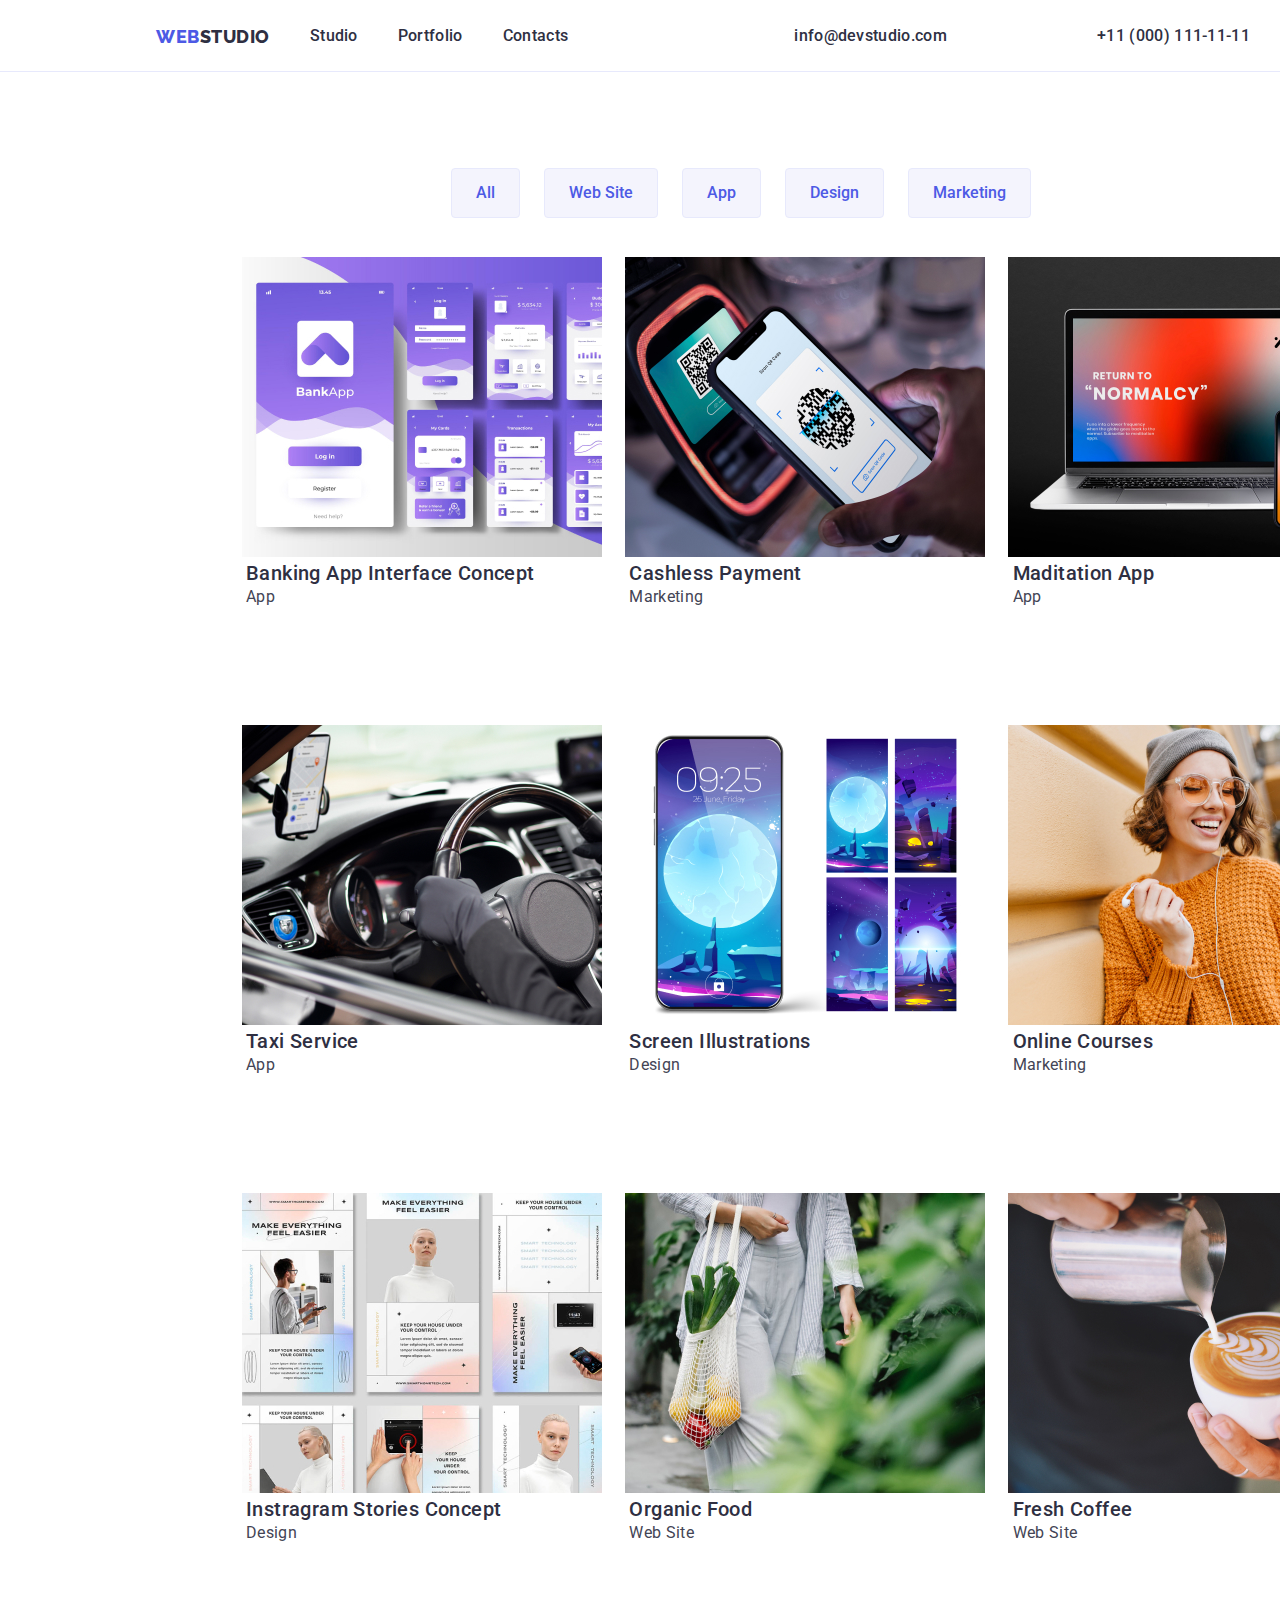
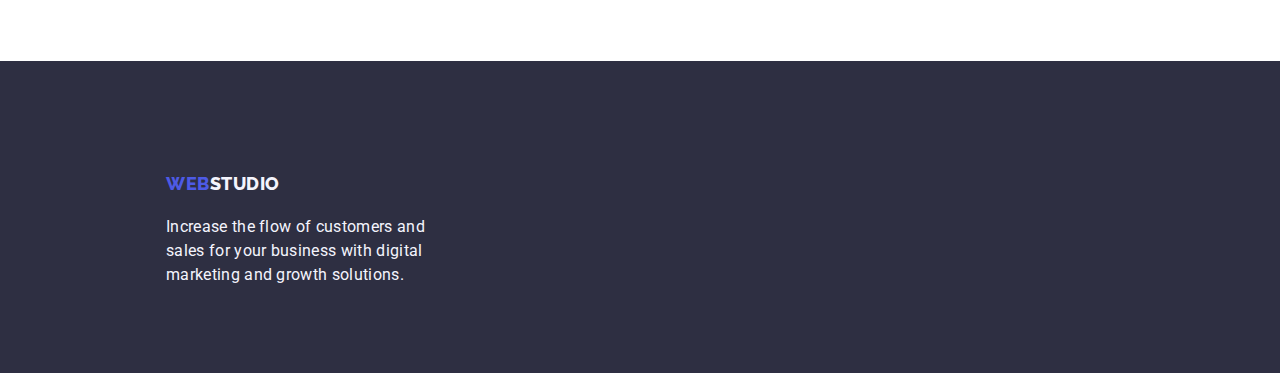
==== portfolio.html @ f6ae1637 "updates" ====
<!DOCTYPE html>
<html lang="en">
  <head>
    <meta name="viewport" content="width=device-width, initial-scale=1">
    <title>WEBSTUDIO</title>
    <link rel="stylesheet" href="./portfolio.css">
    <link rel="preconnect" href="https://fonts.googleapis.com">
    <link rel="preconnect" href="https://fonts.gstatic.com" crossorigin>
    <link href="https://fonts.googleapis.com/css2?family=Raleway:wght@800&family=Roboto:wght@400;500;700&display=swap" rel="stylesheet">
    <link rel="stylesheet" href="https://cdnjs.cloudflare.com/ajax/libs/modern-normalize/2.0.0/modern-normalize.min.css" integrity="sha512-4xo8blKMVCiXpTaLzQSLSw3KFOVPWhm/TRtuPVc4WG6kUgjH6J03IBuG7JZPkcWMxJ5huwaBpOpnwYElP/m6wg==" crossorigin="anonymous" referrerpolicy="no-referrer">

  </head>
  <body data-loom-blur-type-mv3="NONE">
    <header class="header-menu">
      <nav class="header-menu-container">
    
        <a href="./index.html" class="nav-menu-logo">
        <span class="iris">web</span>studio
        </a>
        <ul class="nav-list-container">
          <li class="nav-list-item">
            <a class="nav-list-link" href="./index.html">Studio</a>
          </li>
          <li class="nav-list-item">
            <a class="nav-list-link" href="./portfolio.html">Portfolio</a>
          </li>
          <li class="nav-list-item">
            <a class="nav-list-link" href="./index.html">Contacts</a>
          </li>
        </ul>
          <ul class="address-list">
          <li class="address-list-mail">
          <a class="address-item-link" href="mailto:info@devstudio.com">info@devstudio.com</a>
          </li>
          <li class="address-list-cta">
          <a class="address-item-link" href="tel:110001111111">+11 (000) 111-11-11</a>
          </li>
        </ul>
    </nav>
    </header>
     <main class="main">
     <section class="hero-container">
      <h2 hidden class="hero-tab">Features</h2>
    
      <ul class="portfolio-list">
          <li class="portfolio-list-item">
          <div class="portfolio-list-button">
            <button class="portfolio-item-button-type" type="button">all</button>
            <button class="portfolio-item-button-type" type="button">web site</button>
            <button class="portfolio-item-button-type" type="button">app</button>
            <button class="portfolio-item-button-type" type="button">design</button>
            <button class="portfolio-item-button-type" type="button">marketing</button>
          </div>
 
          </li>
      </ul>
      </section>
      <section class="functions">
     
        <h2 hidden class="functions-title">Features</h2>
        <div class="functions-container">
          <ul class="functions-list">
            <li class="activity">
              <img src="images/banking.jpg" alt="banking" width="360">
              <h3 class="activity-list">Banking App Interface Concept</h3>
              <p class="activity-item">App</p>
            </li>
            <li class="activity">
              <img src="images/cashless.jpg" alt="cashless" width="360">
              <h3 class="activity-list">Cashless Payment</h3>
              <p class="activity-item">Marketing
            </li>
            <li class="activity">
              <img src="images/medi.jpg" alt="medi" width="360">
              <h3 class="activity-list">Maditation App</h3>
              <p class="activity-item">App</p>  
            <li class="activity">
              <img src="images/taxi.jpg" alt="taxi" width="360">
              <h3 class="activity-list">Taxi Service</h3>
              <p class="activity-item">App</p>  
            </li> 
            <li class="activity">
              <img src="images/screen.jpg" alt="screen" width="360">
              <h3 class="activity-list">Screen Illustrations</h3>
              <p class="activity-item">Design</p>  
            </li> 
            <li class="activity">
              <img src="images/online.jpg" alt="online" width="360">
              <h3 class="activity-list">Online Courses</h3>
              <p class="activity-item">Marketing</p>
            </li> 
            <li class="activity">
              <img src="images/insta.jpg" alt="insta" width="360">
              <h3 class="activity-list">Instragram Stories Concept</h3>
              <p class="activity-item">Design</p>  
            </li>  
            <li class="activity">
              <img src="images/organic.jpg" alt="organic" width="360">
              <h3 class="activity-list">Organic Food</h3>
              <p class="activity-item">Web Site</p> 
            </li>           
            <li class="activity">
              <img src="images/freshcoffee.jpg" alt="fresh" width="360">
              <h3 class="activity-list">Fresh Coffee</h3>
              <p class="activity-item">Web Site</p>  
            </li>  
         </ul>
        </div>
      </section>
     </main>
     <footer class="footer-web-container">
      <a href="./index.html" class="webstudio-logo">
        <div class="webstudio-logo-theme">
        <span class="iris">WEB</span>STUDIO
        </div>
      </a>
      <p class="webstudio-footer-caption">Increase the flow of customers and <br>sales for your business with digital<br> marketing and growth solutions.
      </p> 
    
    </footer>
  </body>
</html>
---- portfolio.css ----
* {
  margin: 0;
  padding: 0;
  box-sizing: border-box;
}
body {
  font-family: 'Roboto', sans-serif;
}
ul { 
  list-style: none;
}

li { 
  list-style: none;
}

a {
  text-decoration: none;  
  color: var(--navyblue);
  font-size: 16px;
  font-weight: 500;
  line-height: 24px; /* 150% */
  letter-spacing: 0.32px;
}
.address {
  font-style: normal;
}
:root {
--iris: #4D5AE5;
--ocean: #404BBF;
--navyblue: #2E2F42;
--green: #31D0AA;
--slate: #434455;
--lightslate: #8E8F99;
--cornflower: #E7E9FC;
--cloud: #F4F4FD;
--navybluemodal: #2E2F42;
--grey: #2E2F42;
--white: #FFFFFF;
--dairy: #FCFCFC;
}



.header {
  letter-spacing: .54px;
  font-weight: 800;
  line-height: 21px;
  font-size: 18px;
  color: var(--iris);
  background-color: var(--white);
  border-bottom: 1px solid var(--cornflower);
  height: 72px;
}
.header-menu-container {
  width: 1440px;
  height: 72px;
  color: var(--cornflower);
  border-bottom: 1px solid var(--cornflower);
  background: var(--white);
  display: flex;
  }
.nav-menu-logo {
  color: var(--navybluemodal);
  font-size: 18px;
  font-weight: 800;
  text-transform: uppercase;
  line-height: 21px;
  letter-spacing: 0.54px;
  font-family: 'Raleway';
  margin-top: 25.5px;
  
}
.iris {
  font-family: 'Raleway';
  font-size: 18px;
  font-weight: 800;
  line-height: 21px; 
  letter-spacing: 0.54px;
  text-transform: uppercase;
  color: var(--iris);
  width: 44px;
  margin-left: 156px;
}
.nav-list-container,
.address-list {
 flex-direction: row;
 display: inline-block;
 margin-right: 76px;
 display: flex;
}
.nav-list-link:hover,
.address-item-link:hover {
  color: var(--ocean) 
} 
.nav-list-link {
  color: var(--navybluemodal);
  font-size: 16px;
  line-height: 24px;
  margin-left: 40px;
}
.address-item-link {
  margin-left: 150px;
}
.nav-list-item,
.address-list-mail,
.address-list-cta {
  color: var(--navy-blue);
  font-size: 16px;
  font-style: normal;
  font-weight: 500;
  line-height: 24px; /* 150% */
  letter-spacing: 0.32px;
  margin-top: 24px; 
}
.portfolio-list-button{
  display: flex;
  margin-left: 427px;
}
.portfolio-item-button-type {
  text-transform: capitalize; 
  border-radius: 4px;
  background-color: var(--cloud);
  color: var(--iris);
  font-size: 16px;
  font-style: normal;
  font-weight: 500;
  line-height: 24px;
  padding: 12px 24px;
  border: 1px solid var(--cornflower);
  font-family: inherit;
  outline: none;
  cursor: pointer;
  margin-top: 96px;
  margin-left: 24px;
 
   
}
.button {
  font-family: inherit;
  border: unset;
  outline: none;
  cursor: pointer;
  display: inline;
  box-sizing: border-box;
  text-indent: 0;
  text-shadow: 0;
  text-align: center;
}
.portfolio-item-button-type:hover {
  color: var(--white);
  border-color: var(--ocean);
  background: var(--ocean);
  box-shadow: 0px 2px 2px 0px rgba(0, 0, 0, 0.12), 0px 2px 1px 0px rgba(0, 0, 0, 0.08), 0px 3px 1px 0px rgba(0, 0, 0, 0.10);
}

.functions-container {
 background: var(--white);
  height: 1404px;
  width: 1440px;
  display: flex;
  margin-top: 39px;
 }

 .functions-list {
  display: flex;
  margin-left: 230px;
  flex-wrap: wrap;
 }
.activity {
  text-align: center;
  width: calc( (100% - 60px) /3);
  



  
}
.activity-list {
  color: var(--navyblue);
  text-align: left;
  font-size: 20px;
 
  font-weight: 500;
  line-height: 24px; /* 120% */
  letter-spacing: 0.4px;
  margin-left: 16px;
  background: var(--white);
}
.activity-item {
  color: var(--slate);
  text-align: left;
  font-size: 16px;

  font-weight: 400;
  line-height: 24px; /* 150% */
  letter-spacing: 0.32px;
  background: var(--white);
  margin-left: 16px;
  

}
.footer-web-container {
  background-color: var(--navyblue);
  color: var(--white);
  padding: 10px;
  width: 1440px;
  height: 312px;
  }
  .webstudio-logo {
    color: var(--cloud);
    font-family: 'Raleway';
    font-size: 18px;
    font-style: normal;
    font-weight: 800;
    line-height: 21px; /* 116.667% */
    letter-spacing: 0.54px;
    text-transform: uppercase;
    margin-right: 156px;
    margin-top: 140px;
  }
  .webstudio-logo-theme {
    margin-top: 101.5px;
  }
  .webstudio-footer-caption {
    color: var(--cloud);
    font-size: 16px;
    font-style: normal;
    font-weight: 400;
    line-height: 24px; /* 150% */
    letter-spacing: 0.32px;
    margin-left: 156px;
    }
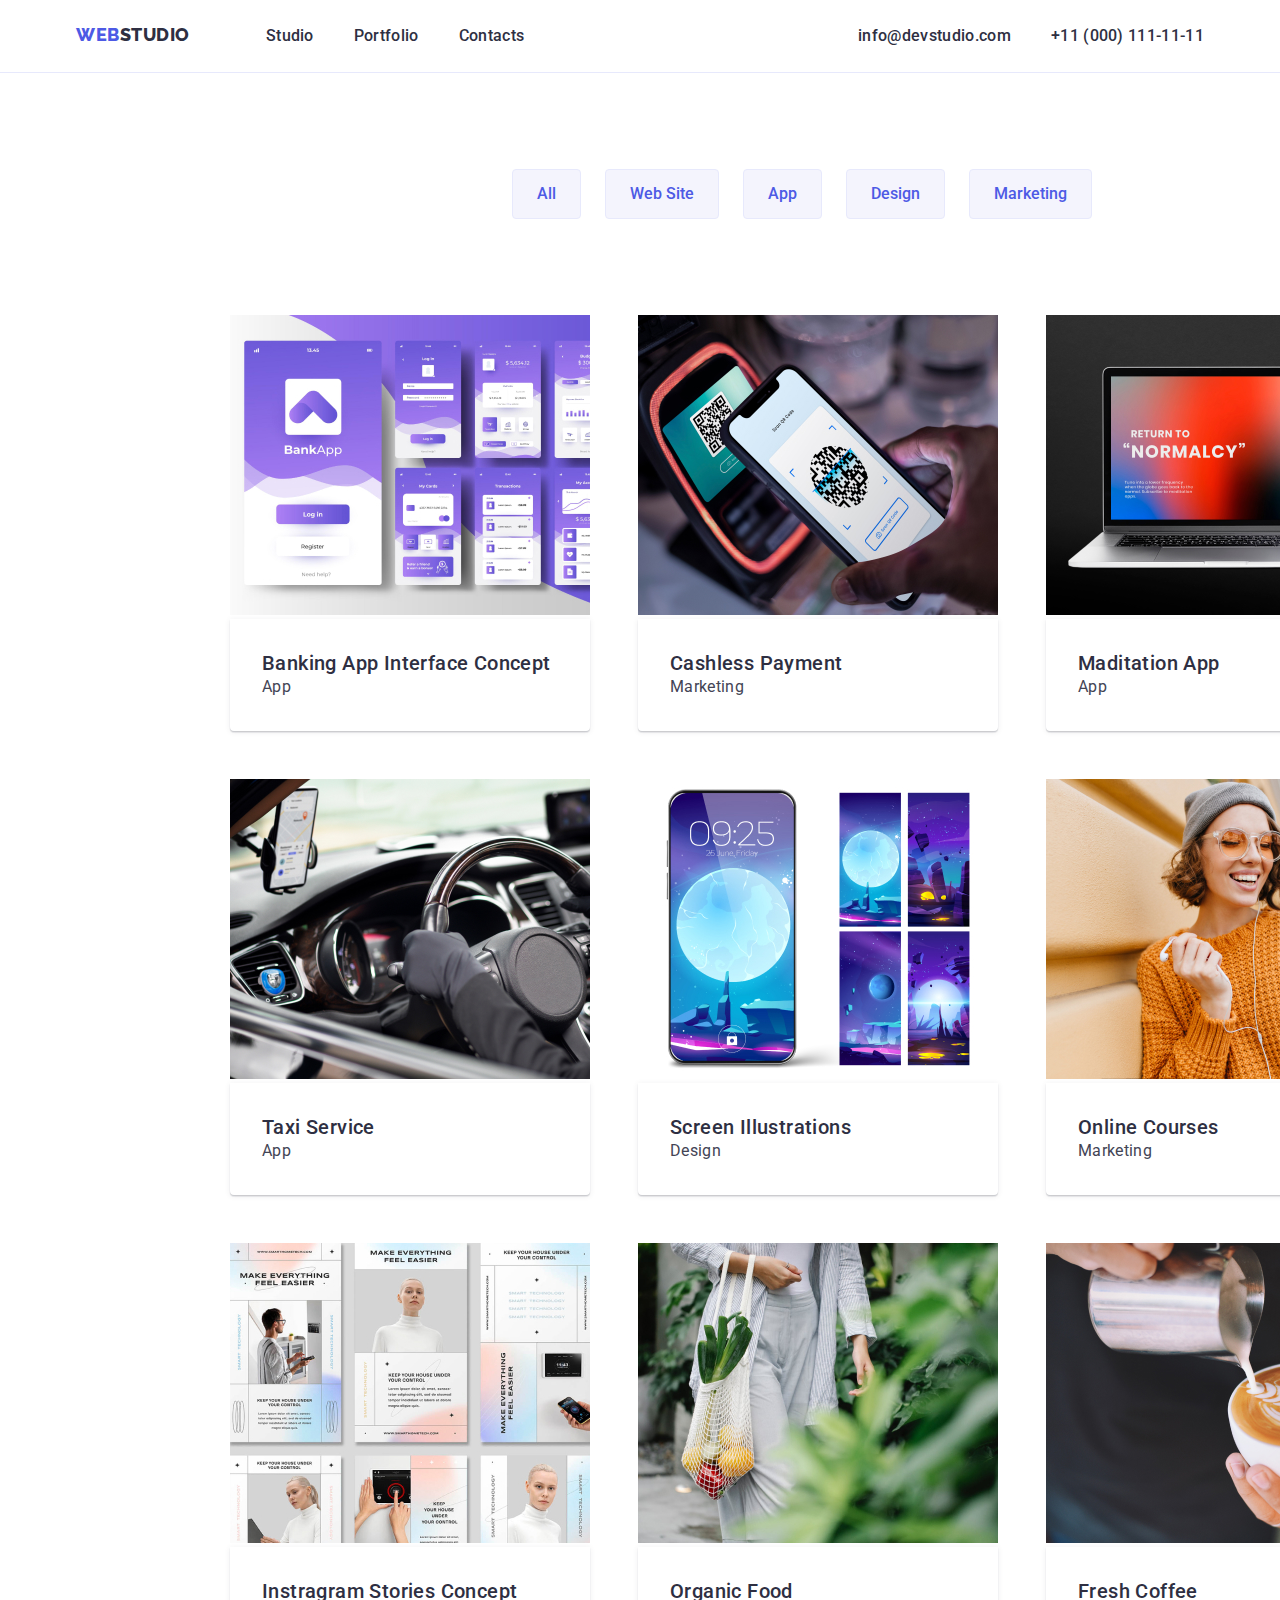
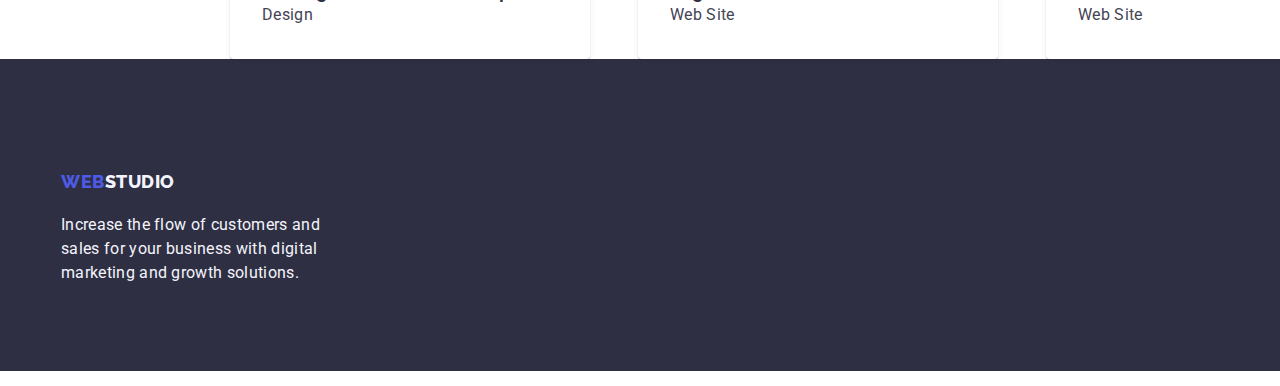
==== commit 474f4804: "updated" ====
--- a/portfolio.html
+++ b/portfolio.html
@@ -1,3 +1,4 @@
+
 <!DOCTYPE html>
 <html lang="en">
   <head>
@@ -8,115 +9,135 @@
     <link rel="preconnect" href="https://fonts.gstatic.com" crossorigin>
     <link href="https://fonts.googleapis.com/css2?family=Raleway:wght@800&family=Roboto:wght@400;500;700&display=swap" rel="stylesheet">
     <link rel="stylesheet" href="https://cdnjs.cloudflare.com/ajax/libs/modern-normalize/2.0.0/modern-normalize.min.css" integrity="sha512-4xo8blKMVCiXpTaLzQSLSw3KFOVPWhm/TRtuPVc4WG6kUgjH6J03IBuG7JZPkcWMxJ5huwaBpOpnwYElP/m6wg==" crossorigin="anonymous" referrerpolicy="no-referrer">
-
   </head>
   <body data-loom-blur-type-mv3="NONE">
-    <header class="header-menu">
-      <nav class="header-menu-container">
-    
-        <a href="./index.html" class="nav-menu-logo">
-        <span class="iris">web</span>studio
-        </a>
-        <ul class="nav-list-container">
-          <li class="nav-list-item">
-            <a class="nav-list-link" href="./index.html">Studio</a>
-          </li>
-          <li class="nav-list-item">
-            <a class="nav-list-link" href="./portfolio.html">Portfolio</a>
-          </li>
-          <li class="nav-list-item">
-            <a class="nav-list-link" href="./index.html">Contacts</a>
-          </li>
-        </ul>
-          <ul class="address-list">
-          <li class="address-list-mail">
-          <a class="address-item-link" href="mailto:info@devstudio.com">info@devstudio.com</a>
-          </li>
-          <li class="address-list-cta">
-          <a class="address-item-link" href="tel:110001111111">+11 (000) 111-11-11</a>
-          </li>
-        </ul>
-    </nav>
-    </header>
-     <main class="main">
-     <section class="hero-container">
-      <h2 hidden class="hero-tab">Features</h2>
-    
-      <ul class="portfolio-list">
-          <li class="portfolio-list-item">
-          <div class="portfolio-list-button">
-            <button class="portfolio-item-button-type" type="button">all</button>
-            <button class="portfolio-item-button-type" type="button">web site</button>
-            <button class="portfolio-item-button-type" type="button">app</button>
-            <button class="portfolio-item-button-type" type="button">design</button>
-            <button class="portfolio-item-button-type" type="button">marketing</button>
+    <header class="header">
+      <div class="container main-header-container">
+        <nav class="nav-menu">
+          <a href="./index.html" class="nav-menu-logo">
+          <span class="iris">web</span>studio
+          </a>
+        <ul class="nav-menu-list">
+            <li class="nav-menu-item">
+              <a class="nav-menu-link" href="./index.html">Studio</a>
+            </li>
+            <li class="nav-menu-item">
+              <a class="nav-menu-link" href="./portfolio.html">Portfolio</a>
+            </li>
+            <li class="nav-menu-item">
+              <a class="nav-menu-link" href="./index.html">Contacts</a>
+            </li>
+          </ul>
+        </nav>
+        <address class="address">
+            <ul class="contacts">
+            <li class="address-list-mail">
+              <a class="address-list-link" href="mailto:info@devstudio.com">info@devstudio.com</a>
+            </li>
+            <li class="address-list-mail">
+              <a class="address-list-link" href="tel:110001111111">+11 (000) 111-11-11</a>
+            </li>
+          </ul>
+        </address>
+    </div>
+      </header>
+      <main>
+        <section class="section section-hero">
+          <div class="container hero-container">
+      <h1 hidden class="hero-features">Features</h1>
+      <ul class="features-list">
+          <li class="features-list-item">
+          <div class="features-list-button">
+            <button class="features-list-button-type" type="button">all</button>
+            <button class="features-list-button-type" type="button">web site</button>
+            <button class="features-list-button-type" type="button">app</button>
+            <button class="features-list-button-type" type="button">design</button>
+            <button class="features-list-button-type" type="button">marketing</button>
           </div>
- 
           </li>
       </ul>
+      </div>
       </section>
-      <section class="functions">
-     
-        <h2 hidden class="functions-title">Features</h2>
-        <div class="functions-container">
-          <ul class="functions-list">
-            <li class="activity">
+      <section class="services">
+        <div class="container services-container">
+        <h2 hidden class="services-title">Features</h2>
+          <ul class="services-title-list">
+            <li class="services-title-item">
               <img src="images/banking.jpg" alt="banking" width="360">
-              <h3 class="activity-list">Banking App Interface Concept</h3>
-              <p class="activity-item">App</p>
+              <div class="service-item-details">
+              <h3 class="service-activity">Banking App Interface Concept</h3>
+              <p class="service-line">App</p>
+            </div>
             </li>
-            <li class="activity">
+            <li class="services-title-item">
               <img src="images/cashless.jpg" alt="cashless" width="360">
-              <h3 class="activity-list">Cashless Payment</h3>
-              <p class="activity-item">Marketing
+              <div class="service-item-details">
+              <h3 class="service-activity">Cashless Payment</h3>
+              <p class="service-line">Marketing
+              </div>  
             </li>
-            <li class="activity">
+            <li class="services-title-item">
               <img src="images/medi.jpg" alt="medi" width="360">
-              <h3 class="activity-list">Maditation App</h3>
-              <p class="activity-item">App</p>  
-            <li class="activity">
+              <div class="service-item-details">
+              <h3 class="service-activity">Maditation App</h3>
+              <p class="service-line">App</p>  
+            </div>  
+            <li class="services-title-item">
               <img src="images/taxi.jpg" alt="taxi" width="360">
-              <h3 class="activity-list">Taxi Service</h3>
-              <p class="activity-item">App</p>  
+              <div class="service-item-details">
+              <h3 class="service-activity">Taxi Service</h3>
+              <p class="service-line">App</p>  
+            </div>  
             </li> 
-            <li class="activity">
+            <li class="services-title-item">
               <img src="images/screen.jpg" alt="screen" width="360">
-              <h3 class="activity-list">Screen Illustrations</h3>
-              <p class="activity-item">Design</p>  
+              <div class="service-item-details">
+              <h3 class="service-activity">Screen Illustrations</h3>
+              <p class="service-line">Design</p>  
+            </div> 
             </li> 
-            <li class="activity">
+            <li class="services-title-item">
               <img src="images/online.jpg" alt="online" width="360">
-              <h3 class="activity-list">Online Courses</h3>
-              <p class="activity-item">Marketing</p>
+              <div class="service-item-details">
+              <h3 class="service-activity">Online Courses</h3>
+              <p class="service-line">Marketing</p>
+            </div> 
             </li> 
-            <li class="activity">
+            <li class="services-title-item">
               <img src="images/insta.jpg" alt="insta" width="360">
-              <h3 class="activity-list">Instragram Stories Concept</h3>
-              <p class="activity-item">Design</p>  
+              <div class="service-item-details"> 
+              <h3 class="service-activity">Instragram Stories Concept</h3>
+              <p class="service-line">Design</p>  
+            </div> 
             </li>  
-            <li class="activity">
+            <li class="services-title-item">
               <img src="images/organic.jpg" alt="organic" width="360">
-              <h3 class="activity-list">Organic Food</h3>
-              <p class="activity-item">Web Site</p> 
+              <div class="service-item-details">  
+              <h3 class="service-activity">Organic Food</h3>
+              <p class="service-line">Web Site</p> 
+            </div> 
             </li>           
-            <li class="activity">
+            <li class="services-title-item">
               <img src="images/freshcoffee.jpg" alt="fresh" width="360">
-              <h3 class="activity-list">Fresh Coffee</h3>
-              <p class="activity-item">Web Site</p>  
+              <div class="service-item-details">  
+              <h3 class="service-activity">Fresh Coffee</h3>
+              <p class="service-line">Web Site</p>  
+            </div> 
             </li>  
          </ul>
         </div>
       </section>
      </main>
-     <footer class="footer-web-container">
-      <a href="./index.html" class="webstudio-logo">
+     <footer class="footer">
+      <div class="container section-footer">
+      <a href="./index.html" class="footer-logo">
         <div class="webstudio-logo-theme">
         <span class="iris">WEB</span>STUDIO
         </div>
       </a>
-      <p class="webstudio-footer-caption">Increase the flow of customers and <br>sales for your business with digital<br> marketing and growth solutions.
+      <p class="footer-caption">Increase the flow of customers and <br>sales for your business with digital<br> marketing and growth solutions.
       </p> 
-    
+    </div>
     </footer>
   </body>
 </html>
--- a/portfolio.css
+++ b/portfolio.css
@@ -9,11 +9,9 @@
 ul { 
   list-style: none;
 }
-
 li { 
   list-style: none;
 }
-
 a {
   text-decoration: none;  
   color: var(--navyblue);
@@ -39,37 +37,37 @@
 --white: #FFFFFF;
 --dairy: #FCFCFC;
 }
-
-
-
+.container {
+  width: 1158px;
+  margin: 0 auto;
+} 
+.main-header-container {
+  display: flex;
+  padding: 0 15px;
+  justify-content: space-between;
+}
+.nav-menu {
+display: inline-flex;
+gap: 76px;
+}  
 .header {
-  letter-spacing: .54px;
-  font-weight: 800;
-  line-height: 21px;
-  font-size: 18px;
-  color: var(--iris);
+  border-bottom: 1px solid var(--cornflower);
   background-color: var(--white);
-  border-bottom: 1px solid var(--cornflower);
-  height: 72px;
-}
-.header-menu-container {
-  width: 1440px;
-  height: 72px;
-  color: var(--cornflower);
-  border-bottom: 1px solid var(--cornflower);
-  background: var(--white);
-  display: flex;
-  }
+  padding: 24px 0;
+}
 .nav-menu-logo {
-  color: var(--navybluemodal);
+  color: var(--navyblue);
   font-size: 18px;
   font-weight: 800;
   text-transform: uppercase;
   line-height: 21px;
   letter-spacing: 0.54px;
   font-family: 'Raleway';
-  margin-top: 25.5px;
-  
+}
+.nav-menu-list {
+  display: flex;
+  gap: 40px;
+  position: relative;
 }
 .iris {
   font-family: 'Raleway';
@@ -79,45 +77,44 @@
   letter-spacing: 0.54px;
   text-transform: uppercase;
   color: var(--iris);
-  width: 44px;
-  margin-left: 156px;
-}
-.nav-list-container,
-.address-list {
- flex-direction: row;
- display: inline-block;
- margin-right: 76px;
- display: flex;
-}
-.nav-list-link:hover,
-.address-item-link:hover {
+  width: 44px;  
+}
+.nav-menu-list,
+.contacts {
+  display: flex;
+}
+.nav-menu-link:hover,
+.address-list-link:hover {
   color: var(--ocean) 
 } 
-.nav-list-link {
+.nav-menu-link {
   color: var(--navybluemodal);
   font-size: 16px;
   line-height: 24px;
-  margin-left: 40px;
-}
-.address-item-link {
-  margin-left: 150px;
-}
-.nav-list-item,
-.address-list-mail,
-.address-list-cta {
+}
+.nav-menu {
+  display: inline-flex;
+  gap: 76px;
+}
+
+.address-list-mail {
+  display: inline-block;
+ margin-left: 40px;
+}
+.nav-menu-item,
+.address-list-mail {
   color: var(--navy-blue);
   font-size: 16px;
   font-style: normal;
   font-weight: 500;
   line-height: 24px; /* 150% */
   letter-spacing: 0.32px;
-  margin-top: 24px; 
-}
-.portfolio-list-button{
+}
+.features-list-button {
   display: flex;
   margin-left: 427px;
 }
-.portfolio-item-button-type {
+.features-list-button-type {
   text-transform: capitalize; 
   border-radius: 4px;
   background-color: var(--cloud);
@@ -133,9 +130,7 @@
   cursor: pointer;
   margin-top: 96px;
   margin-left: 24px;
- 
-   
-}
+ }
 .button {
   font-family: inherit;
   border: unset;
@@ -147,94 +142,80 @@
   text-shadow: 0;
   text-align: center;
 }
-.portfolio-item-button-type:hover {
+.features-list-button-type:hover {
   color: var(--white);
   border-color: var(--ocean);
   background: var(--ocean);
   box-shadow: 0px 2px 2px 0px rgba(0, 0, 0, 0.12), 0px 2px 1px 0px rgba(0, 0, 0, 0.08), 0px 3px 1px 0px rgba(0, 0, 0, 0.10);
 }
-
-.functions-container {
- background: var(--white);
-  height: 1404px;
+.service-item-details {
+  padding: 32px 16px;
+  border-radius: 0px 0px 4px 4px;
+  background: var(--white);
+  box-shadow: 0px 2px 1px 0px rgba(46, 47, 66, 0.08), 0px 1px 1px 0px rgba(46, 47, 66, 0.16), 0px 1px 6px 0px rgba(46, 47, 66, 0.08);
+}
+.services-container {
+  background: var(--white);
   width: 1440px;
   display: flex;
-  margin-top: 39px;
- }
-
- .functions-list {
+}
+.services-title-list {
   display: flex;
   margin-left: 230px;
   flex-wrap: wrap;
- }
-.activity {
+  column-gap: 24px;
+  gap: 48px;
+  margin-top: 96px; 
+}
+.services-title-item {
   text-align: center;
-  width: calc( (100% - 60px) /3);
-  
-
-
-
-  
-}
-.activity-list {
+}
+.service-activity {
   color: var(--navyblue);
   text-align: left;
   font-size: 20px;
- 
   font-weight: 500;
   line-height: 24px; /* 120% */
   letter-spacing: 0.4px;
   margin-left: 16px;
   background: var(--white);
 }
-.activity-item {
+.service-line {
   color: var(--slate);
   text-align: left;
   font-size: 16px;
-
   font-weight: 400;
   line-height: 24px; /* 150% */
   letter-spacing: 0.32px;
   background: var(--white);
   margin-left: 16px;
-  
-
-}
-.footer-web-container {
+}  
+.footer {
   background-color: var(--navyblue);
   color: var(--white);
   padding: 10px;
-  width: 1440px;
   height: 312px;
-  }
-  .webstudio-logo {
-    color: var(--cloud);
-    font-family: 'Raleway';
-    font-size: 18px;
-    font-style: normal;
-    font-weight: 800;
-    line-height: 21px; /* 116.667% */
-    letter-spacing: 0.54px;
-    text-transform: uppercase;
-    margin-right: 156px;
-    margin-top: 140px;
-  }
-  .webstudio-logo-theme {
-    margin-top: 101.5px;
-  }
-  .webstudio-footer-caption {
-    color: var(--cloud);
-    font-size: 16px;
-    font-style: normal;
-    font-weight: 400;
-    line-height: 24px; /* 150% */
-    letter-spacing: 0.32px;
-    margin-left: 156px;
-    }
-  
-
-
-
-
-
-
+}
+.footer-logo {
+  color: var(--cloud);
+  font-family: 'Raleway';
+  font-size: 18px;
+  font-style: normal;
+  font-weight: 800;
+  line-height: 21px; /* 116.667% */
+  letter-spacing: 0.54px;
+  text-transform: uppercase;
+  margin-right: 156px;
+  margin-top: 140px;
+}
+.footer-caption {
+  color: var(--cloud);
+  font-size: 16px;
+  font-style: normal;
+  font-weight: 400;
+  line-height: 24px; /* 150% */
+  letter-spacing: 0.32px;
+}
+.section-footer {
+  padding: 101.5px 0;
+}